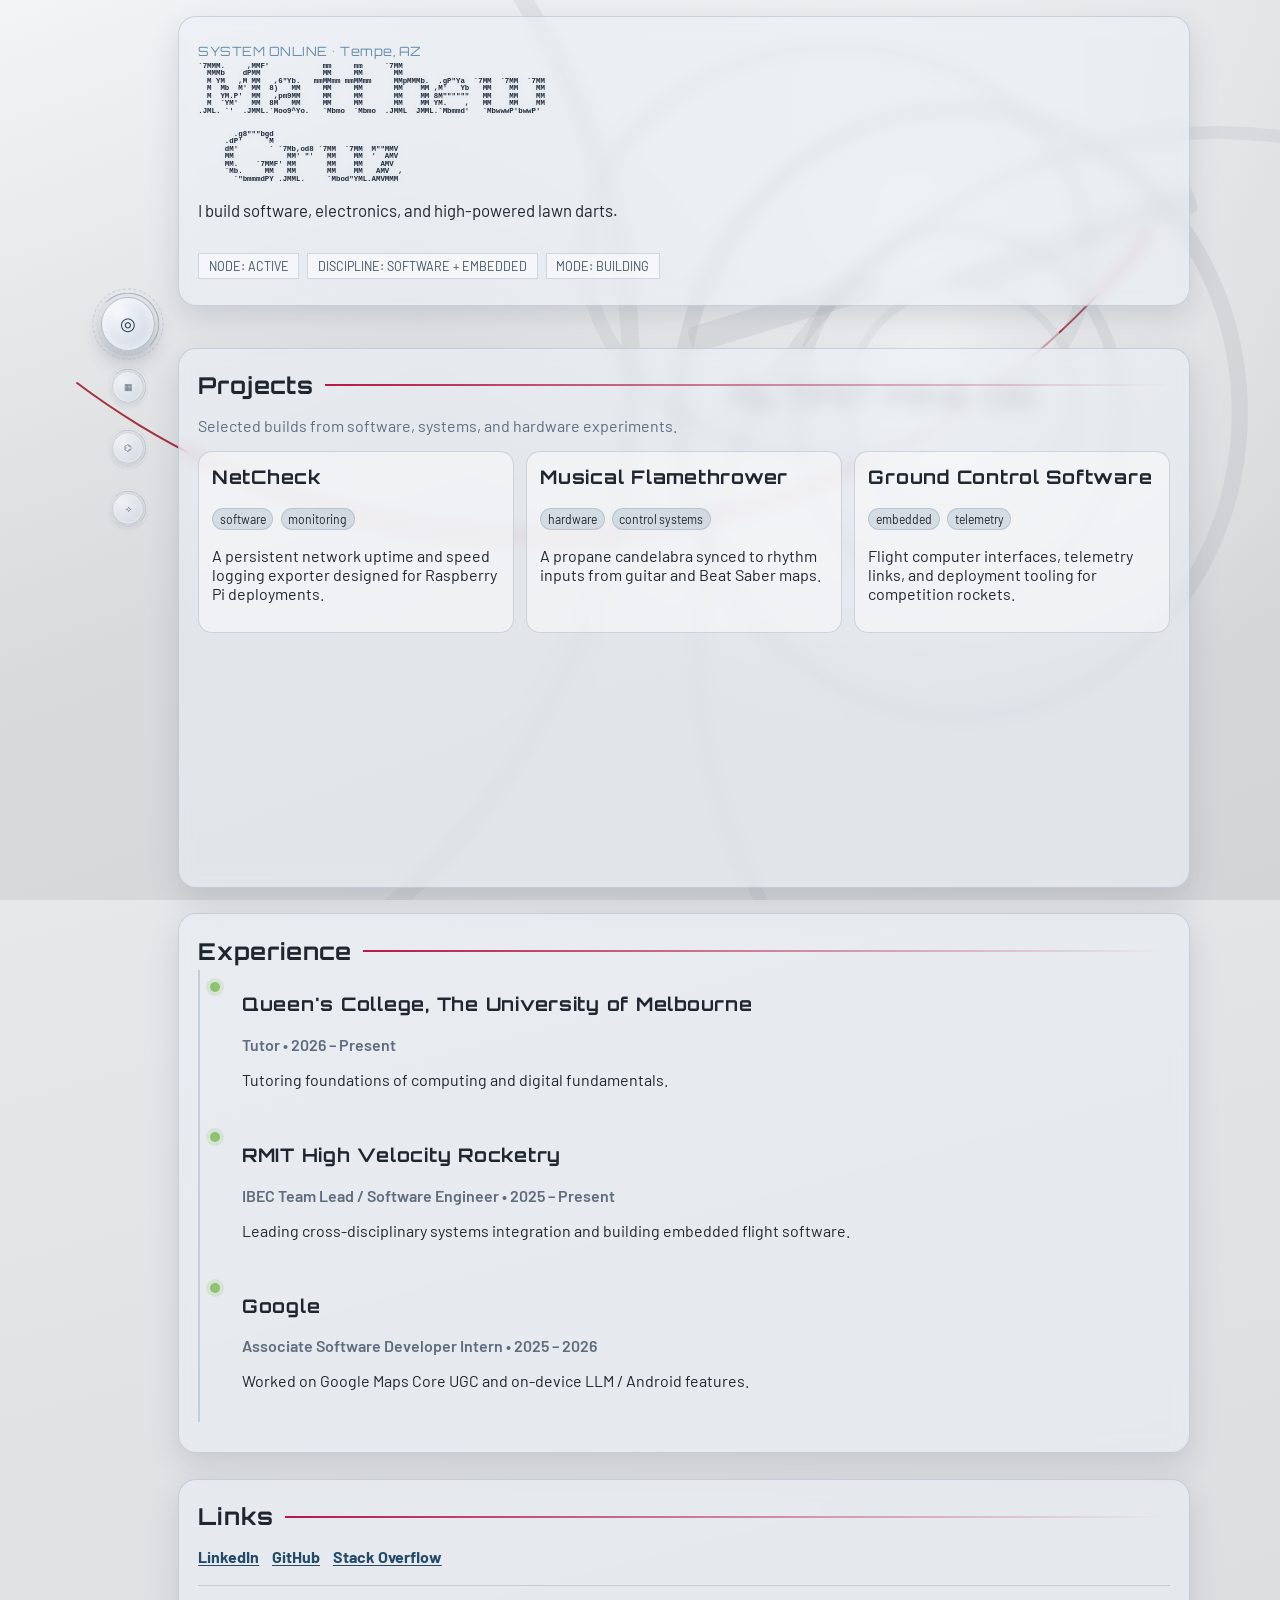
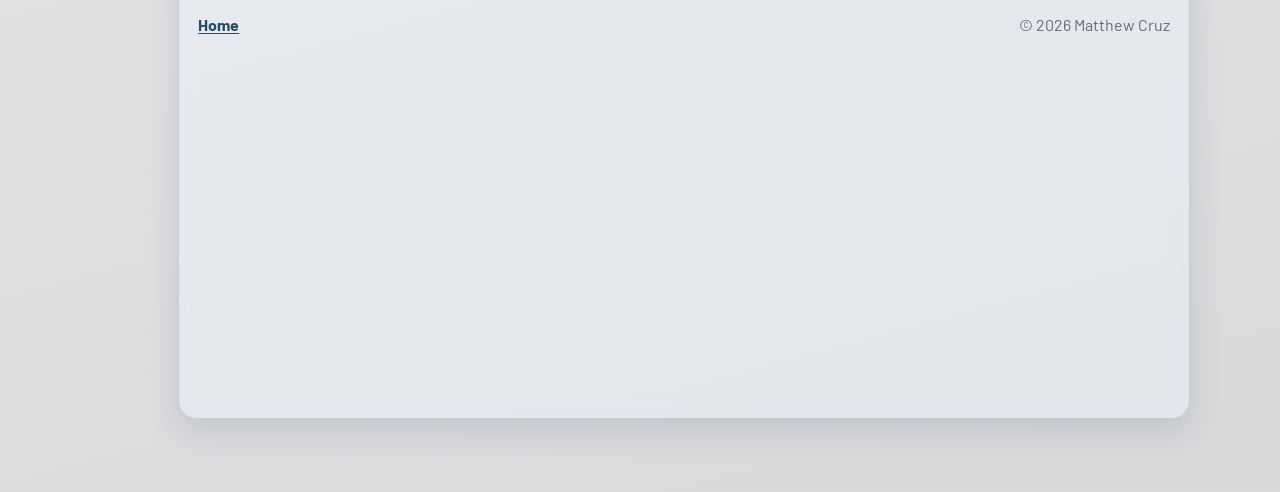
==== index.html @ 1629ba26 "First commit" ====
<!doctype html>
<html lang="en">
<head>
  <meta charset="UTF-8" />
  <meta name="viewport" content="width=device-width, initial-scale=1.0" />
  <title>Matthew Cruz | Portfolio</title>
  <meta name="description" content="Matthew Cruz portfolio: software, electronics, and systems projects." />
  <link rel="preconnect" href="https://fonts.googleapis.com" />
  <link rel="preconnect" href="https://fonts.gstatic.com" crossorigin />
  <link href="https://fonts.googleapis.com/css2?family=Orbitron:wght@400;600;700&family=Barlow:wght@400;500;600;700&display=swap" rel="stylesheet" />
  <link rel="stylesheet" href="styles.css" />
</head>
<body>
  <div class="ambient-bg" aria-hidden="true">
    <div class="bg-wash"></div>
    <div class="bg-sweep bg-sweep-left"></div>
    <div class="bg-sweep bg-sweep-right"></div>
    <div class="bg-redline"></div>
    <div class="bg-center-symbol">
      <div class="sym-ring sym-ring-1"></div>
      <div class="sym-ring sym-ring-2"></div>
      <div class="sym-ring sym-ring-3"></div>
      <div class="sym-bar sym-bar-1"></div>
      <div class="sym-bar sym-bar-2"></div>
      <div class="sym-core"></div>
    </div>
    <div class="bg-mark">ALTIMIT MINE OS</div>
  </div>

  <button class="dock-toggle glass" type="button" aria-label="Open section dock" aria-controls="section-dock" aria-expanded="false">◉</button>
  <div class="dock-backdrop" aria-hidden="true"></div>

  <main class="layout">
    <aside id="section-dock" class="dock" aria-label="Quick launch">
      <button class="dock-item active" data-target="hero" aria-label="Home">◎</button>
      <button class="dock-item" data-target="projects" aria-label="Projects">▦</button>
      <button class="dock-item" data-target="experience" aria-label="Experience">⌬</button>
      <button class="dock-item" data-target="links" aria-label="Links">⟢</button>
    </aside>

    <div class="content-column">
      <section id="hero" class="panel hero glass reveal">
        <p class="eyebrow">SYSTEM ONLINE • Tempe, AZ</p>
        <pre class="ascii-name" aria-label="Matthew Cruz">`7MMM.     ,MMF'            mm     mm     `7MM                      
  MMMb    dPMM              MM     MM       MM                      
  M YM   ,M MM   ,6"Yb.   mmMMmm mmMMmm     MMpMMMb.  .gP"Ya  `7MM  `7MM  `7MM
  M  Mb  M' MM  8)   MM     MM     MM       MM    MM ,M'   Yb   MM    MM    MM
  M  YM.P'  MM   ,pm9MM     MM     MM       MM    MM 8M""""""   MM    MM    MM
  M  `YM'   MM  8M   MM     MM     MM       MM    MM YM.    ,   MM    MM    MM
.JML. `'  .JMML.`Moo9^Yo.   `Mbmo  `Mbmo  .JMML  JMML.`Mbmmd'   `MbwwwP'bwwP' 


        .g8"""bgd                                     
      .dP'     `M                                     
      dM'       ` `7Mb,od8 `7MM  `7MM  M""MMV         
      MM            MM' "'   MM    MM  '  AMV         
      MM.    `7MMF' MM       MM    MM    AMV          
      `Mb.     MM   MM       MM    MM   AMV  ,        
        `"bmmmdPY .JMML.     `Mbod"YML.AMVMMM</pre>
        <p class="lead">I build software, electronics, and high-powered lawn darts.</p>
        <div class="status-strip" aria-label="System status">
          <span>NODE: ACTIVE</span>
          <span>DISCIPLINE: SOFTWARE + EMBEDDED</span>
          <span>MODE: BUILDING</span>
        </div>
      </section>

      <section id="projects" class="panel glass reveal">
        <div class="panel-header">
          <h2>Projects</h2>
          <span class="panel-line"></span>
        </div>
        <p class="muted">Selected builds from software, systems, and hardware experiments.</p>
        <div class="card-grid">
          <article class="project-card">
            <h3>NetCheck</h3>
            <p class="tag-row"><span>software</span><span>monitoring</span></p>
            <p>A persistent network uptime and speed logging exporter designed for Raspberry Pi deployments.</p>
          </article>
          <article class="project-card">
            <h3>Musical Flamethrower</h3>
            <p class="tag-row"><span>hardware</span><span>control systems</span></p>
            <p>A propane candelabra synced to rhythm inputs from guitar and Beat Saber maps.</p>
          </article>
          <article class="project-card">
            <h3>Ground Control Software</h3>
            <p class="tag-row"><span>embedded</span><span>telemetry</span></p>
            <p>Flight computer interfaces, telemetry links, and deployment tooling for competition rockets.</p>
          </article>
        </div>
      </section>

      <section id="experience" class="panel glass reveal">
        <div class="panel-header">
          <h2>Experience</h2>
          <span class="panel-line"></span>
        </div>
        <ol class="timeline">
          <li>
            <div class="dot"></div>
            <div>
              <h3>Queen's College, The University of Melbourne</h3>
              <p class="meta">Tutor • 2026 – Present</p>
              <p>Tutoring foundations of computing and digital fundamentals.</p>
            </div>
          </li>
          <li>
            <div class="dot"></div>
            <div>
              <h3>RMIT High Velocity Rocketry</h3>
              <p class="meta">IBEC Team Lead / Software Engineer • 2025 – Present</p>
              <p>Leading cross-disciplinary systems integration and building embedded flight software.</p>
            </div>
          </li>
          <li>
            <div class="dot"></div>
            <div>
              <h3>Google</h3>
              <p class="meta">Associate Software Developer Intern • 2025 – 2026</p>
              <p>Worked on Google Maps Core UGC and on-device LLM / Android features.</p>
            </div>
          </li>
        </ol>
      </section>

      <section id="links" class="panel glass reveal">
        <div class="panel-header">
          <h2>Links</h2>
          <span class="panel-line"></span>
        </div>
        <ul class="link-list">
          <li><a href="https://www.linkedin.com" target="_blank" rel="noreferrer">LinkedIn</a></li>
          <li><a href="https://github.com" target="_blank" rel="noreferrer">GitHub</a></li>
          <li><a href="https://stackoverflow.com" target="_blank" rel="noreferrer">Stack Overflow</a></li>
        </ul>
        <footer class="site-footer">
          <a href="#hero">Home</a>
          <p>© 2026 Matthew Cruz</p>
        </footer>
      </section>
    </div>
  </main>

  <script src="script.js"></script>
</body>
</html>
---- styles.css ----
:root {
  --bg: #d8d9db;
  --bg-soft: #eef0f2;
  --panel: rgba(235, 241, 248, 0.55);
  --panel-border: rgba(142, 160, 184, 0.38);
  --text: #20262f;
  --muted: #5f6c7e;
  --accent: #99b7cf;
  --accent-strong: #6a8da8;
  --line: #b31a45;
  --ok: #8ec26f;
  --shadow: 0 12px 30px rgba(54, 67, 88, 0.15);
}

* {
  box-sizing: border-box;
}

html,
body {
  margin: 0;
  min-height: 100%;
}

body {
  font-family: "Barlow", sans-serif;
  color: var(--text);
  background: linear-gradient(165deg, var(--bg-soft), var(--bg));
  overflow-x: hidden;
}

h1,
h2,
h3,
.brand-text,
.eyebrow {
  font-family: "Orbitron", sans-serif;
  letter-spacing: 0.04em;
}

.ambient-bg {
  position: fixed;
  inset: 0;
  pointer-events: none;
  z-index: -1;
  overflow: hidden;
}

.bg-wash {
  position: absolute;
  inset: 0;
  background:
    radial-gradient(circle at 72% 26%, rgba(245, 246, 247, 0.8) 0%, rgba(245, 246, 247, 0) 45%),
    linear-gradient(160deg, #f3f4f6 0%, #d8dadc 50%, #d3d4d6 100%);
}

.bg-sweep {
  position: absolute;
  border: 18px solid rgba(176, 181, 184, 0.22);
  border-radius: 999px;
}

.bg-sweep-left {
  width: 112vw;
  height: 112vw;
  left: -62vw;
  top: -38vh;
  transform: rotate(-12deg);
}

.bg-sweep-right {
  width: 82vw;
  height: 82vw;
  right: -36vw;
  top: 14vh;
  border-width: 13px;
  border-color: rgba(171, 176, 179, 0.2);
  transform: rotate(8deg);
}

.bg-redline {
  position: absolute;
  width: 120vw;
  height: 120vw;
  left: -18vw;
  top: -78vw;
  border: 2px solid transparent;
  border-bottom-color: rgba(156, 18, 38, 0.85);
  border-radius: 50%;
  transform: rotate(-8deg);
}

.bg-center-symbol {
  position: absolute;
  width: min(62vw, 760px);
  aspect-ratio: 1 / 1;
  left: 50%;
  top: 45%;
  transform: translate(-12%, -50%);
}

.sym-ring,
.sym-core,
.sym-bar {
  position: absolute;
}

.sym-ring {
  border-radius: 50%;
  border: 16px solid rgba(172, 177, 180, 0.26);
}

.sym-ring-1 {
  inset: 10% 8% 8% 16%;
}

.sym-ring-2 {
  inset: 26% 24% 24% 32%;
  border-width: 12px;
  border-color: rgba(180, 184, 186, 0.24);
}

.sym-ring-3 {
  inset: 2% 28% 42% 4%;
  border-width: 14px;
  border-color: rgba(182, 186, 189, 0.22);
}

.sym-bar {
  background: rgba(176, 181, 184, 0.24);
  border-radius: 6px;
}

.sym-bar-1 {
  width: 35%;
  height: 3.6%;
  left: 51%;
  top: 27%;
  transform: rotate(-20deg);
}

.sym-bar-2 {
  width: 26%;
  height: 3.4%;
  left: 18%;
  top: 36%;
  transform: rotate(-17deg);
}

.sym-core {
  width: 31%;
  aspect-ratio: 1 / 1;
  left: 39%;
  top: 34%;
  border-radius: 50%;
  background: radial-gradient(circle at 35% 30%, rgba(244, 245, 246, 0.78), rgba(210, 213, 216, 0.44));
  box-shadow: inset 0 0 0 8px rgba(182, 186, 188, 0.18);
}

.bg-mark {
  position: absolute;
  left: 59%;
  top: 44%;
  transform: translate(-8%, -50%);
  font-family: "Orbitron", sans-serif;
  font-size: clamp(0.95rem, 2.4vw, 2rem);
  letter-spacing: 0.03em;
  color: rgba(56, 62, 70, 0.52);
}

.topbar {
  position: sticky;
  top: 0;
  z-index: 12;
  margin: 16px auto;
  width: min(1100px, calc(100% - 2rem));
  padding: 0.8rem 1rem;
  display: flex;
  justify-content: space-between;
  align-items: center;
}

.brand {
  display: flex;
  align-items: center;
  gap: 0.6rem;
}

.brand-dot {
  width: 0.7rem;
  height: 0.7rem;
  border-radius: 50%;
  background: var(--ok);
  box-shadow: 0 0 0 0 rgba(142, 194, 111, 0.7);
  animation: ping 2.2s infinite;
}

@keyframes ping {
  0% { box-shadow: 0 0 0 0 rgba(142, 194, 111, 0.7); }
  75% { box-shadow: 0 0 0 10px rgba(142, 194, 111, 0); }
  100% { box-shadow: 0 0 0 0 rgba(142, 194, 111, 0); }
}

.main-nav {
  display: flex;
  gap: 1rem;
}

.main-nav a {
  color: var(--text);
  text-decoration: none;
  font-weight: 600;
  border-bottom: 1px solid transparent;
  transition: border-color 180ms ease;
}

.main-nav a:hover {
  border-color: var(--accent-strong);
}

.layout {
  width: min(1100px, calc(100% - 2rem));
  margin: 1rem auto 3rem;
  display: grid;
  grid-template-columns: 72px minmax(0, 1fr);
  gap: 1rem;
  align-items: start;
}

.dock {
  grid-column: 1;
  grid-row: 1;
  position: sticky;
  top: 32vh;
  align-self: start;
  display: flex;
  flex-direction: column;
  gap: 0.7rem;
  padding: 0.8rem;
  height: fit-content;
}

.dock-toggle,
.dock-backdrop {
  display: none;
}

.content-column {
  grid-column: 2;
  min-width: 0;
}

.content-column > section {
  scroll-margin-top: 110px;
}

.content-column > section:not(.hero) {
  min-height: 60vh;
  padding-top: 1.4rem;
  padding-bottom: 1.6rem;
}

.dock-item {
  width: 50px;
  height: 50px;
  border-radius: 50%;
  border: 1px solid rgba(133, 148, 166, 0.45);
  background: radial-gradient(circle at 30% 26%, #f6f8fb 0%, #d6dde8 70%, #c8d0db 100%);
  font-size: 0.9rem;
  color: #314253;
  cursor: pointer;
  box-shadow: inset 0 0 8px rgba(255, 255, 255, 0.7), 0 5px 10px rgba(68, 80, 100, 0.15);
  transform: scale(0.62);
  opacity: 0.72;
  transition: transform 260ms ease, box-shadow 260ms ease, opacity 260ms ease;
  position: relative;
  isolation: isolate;
}

.dock-item::before,
.dock-item::after {
  content: "";
  position: absolute;
  border-radius: 50%;
  inset: -5px;
  pointer-events: none;
}

.dock-item::before {
  border: 1px solid rgba(146, 163, 182, 0.75);
  border-left-color: rgba(146, 163, 182, 0.1);
  border-bottom-color: rgba(146, 163, 182, 0.2);
  animation: dock-spin 6.8s linear infinite;
}

.dock-item::after {
  inset: -9px;
  border: 1px dashed rgba(158, 172, 191, 0.42);
  animation: dock-spin-reverse 9.4s linear infinite;
}

.dock-item:hover,
.dock-item.active {
  transform: translateY(-2px) scale(1.08);
  opacity: 1;
  box-shadow: inset 0 0 10px rgba(255, 255, 255, 0.85), 0 10px 18px rgba(43, 54, 74, 0.24);
}

.dock-item.active {
  font-size: 1.06rem;
}

@keyframes dock-spin {
  from { transform: rotate(0deg); }
  to { transform: rotate(360deg); }
}

@keyframes dock-spin-reverse {
  from { transform: rotate(0deg); }
  to { transform: rotate(-360deg); }
}

.panel {
  margin-bottom: 1.6rem;
  padding: 1.1rem 1.2rem;
}

.hero {
  min-height: 290px;
  display: flex;
  flex-direction: column;
  justify-content: center;
  margin-bottom: 2.6rem;
}

.hero h1 {
  margin: 0.2rem 0 0;
  font-size: clamp(2rem, 5vw, 3.4rem);
  line-height: 1.03;
}

.ascii-name {
  margin: 0.25rem 0 0;
  font-family: "Consolas", "Courier New", monospace;
  font-size: clamp(0.24rem, 0.58vw, 0.5rem);
  font-weight: 700;
  line-height: 1.02;
  letter-spacing: 0;
  white-space: pre;
  color: #1f2a37;
  text-shadow: 0 0 8px rgba(118, 152, 183, 0.2);
  max-width: 100%;
  overflow-x: auto;
  overflow-y: hidden;
}

.eyebrow {
  margin: 0;
  font-size: 0.8rem;
  color: var(--accent-strong);
}

.lead {
  max-width: 60ch;
  font-size: 1.05rem;
}

.status-strip {
  margin-top: 1rem;
  display: flex;
  flex-wrap: wrap;
  gap: 0.5rem;
}

.status-strip span {
  padding: 0.32rem 0.6rem;
  background: rgba(255, 255, 255, 0.55);
  border: 1px solid var(--panel-border);
  font-size: 0.78rem;
  color: #3f5062;
}

.panel-header {
  display: flex;
  align-items: center;
  gap: 0.7rem;
}

.panel-header h2 {
  margin: 0;
  font-size: 1.45rem;
}

.panel-line {
  flex: 1;
  height: 2px;
  background: linear-gradient(90deg, var(--line), transparent);
}

.muted {
  color: var(--muted);
}

.card-grid {
  display: grid;
  grid-template-columns: repeat(auto-fit, minmax(240px, 1fr));
  gap: 0.8rem;
}

.project-card {
  background: rgba(255, 255, 255, 0.45);
  border: 1px solid var(--panel-border);
  border-radius: 14px;
  padding: 0.8rem;
  min-width: 0;
  overflow-wrap: anywhere;
}

.project-card h3 {
  margin-top: 0;
}

.tag-row {
  display: flex;
  gap: 0.45rem;
  flex-wrap: wrap;
}

.tag-row span {
  font-size: 0.76rem;
  background: rgba(129, 156, 177, 0.25);
  border: 1px solid rgba(129, 156, 177, 0.35);
  padding: 0.2rem 0.42rem;
  border-radius: 999px;
}

.timeline {
  list-style: none;
  margin: 0.3rem 0 0;
  padding: 0;
  border-left: 2px solid rgba(130, 148, 169, 0.35);
}

.timeline li {
  position: relative;
  display: grid;
  grid-template-columns: 24px 1fr;
  gap: 0.5rem;
  padding: 0.2rem 0 1rem 0.6rem;
}

.timeline .dot {
  width: 10px;
  height: 10px;
  margin-top: 0.5rem;
  border-radius: 50%;
  background: var(--ok);
  box-shadow: 0 0 0 4px rgba(142, 194, 111, 0.2);
}

.meta {
  margin: 0;
  color: var(--muted);
  font-weight: 600;
}

.link-list {
  list-style: none;
  padding: 0;
  display: flex;
  gap: 0.8rem;
  flex-wrap: wrap;
}

.link-list a,
.site-footer a {
  color: #234a67;
  font-weight: 700;
  text-underline-offset: 2px;
}

.site-footer {
  margin-top: 1.2rem;
  border-top: 1px solid rgba(131, 148, 166, 0.35);
  padding-top: 0.8rem;
  display: flex;
  justify-content: space-between;
  align-items: center;
  color: var(--muted);
}

.glass {
  background: var(--panel);
  border: 1px solid var(--panel-border);
  border-radius: 18px;
  box-shadow: var(--shadow);
  backdrop-filter: blur(8px);
}

.reveal {
  opacity: 0;
  transform: translateY(14px);
  transition: opacity 0.6s ease, transform 0.6s ease;
}

.reveal.in {
  opacity: 1;
  transform: translateY(0);
}

@media (max-width: 820px) {
  .bg-sweep-left {
    width: 160vw;
    height: 160vw;
    left: -104vw;
    top: -30vh;
  }

  .bg-sweep-right {
    width: 120vw;
    height: 120vw;
    right: -64vw;
    top: 20vh;
  }

  .bg-redline {
    width: 175vw;
    height: 175vw;
    left: -68vw;
    top: -128vw;
  }

  .bg-center-symbol {
    width: min(95vw, 520px);
    left: 57%;
    top: 44%;
  }

  .bg-mark {
    left: 68%;
    top: 44%;
    font-size: clamp(0.72rem, 4vw, 1.1rem);
  }

  .layout {
    grid-template-columns: 1fr;
  }

  .dock-toggle {
    display: grid;
    place-items: center;
    position: fixed;
    left: 50%;
    bottom: 0.55rem;
    transform: translateX(-50%);
    width: 44px;
    height: 24px;
    border-radius: 999px;
    border: 1px solid rgba(128, 145, 165, 0.48);
    background: rgba(233, 239, 246, 0.35);
    color: #2f435a;
    font-size: 0.86rem;
    z-index: 25;
    cursor: pointer;
    backdrop-filter: blur(8px);
  }

  .dock-backdrop {
    display: block;
    position: fixed;
    inset: 0;
    background: rgba(38, 47, 60, 0.16);
    opacity: 0;
    pointer-events: none;
    transition: opacity 220ms ease;
    z-index: 18;
  }

  .dock {
    grid-column: 1;
    position: fixed;
    left: 50%;
    bottom: 1.1rem;
    z-index: 22;
    width: min(260px, calc(100vw - 1.2rem));
    padding: 0.55rem 0.5rem;
    border-radius: 20px;
    border: 1px solid rgba(131, 149, 171, 0.44);
    background: rgba(233, 240, 247, 0.45);
    backdrop-filter: blur(9px);
    flex-direction: row;
    justify-content: center;
    gap: 0.35rem;
    transform: translate(-50%, 140%);
    opacity: 0;
    pointer-events: none;
    transition: transform 240ms ease, opacity 240ms ease;
  }

  body.dock-open .dock {
    transform: translate(-50%, 0);
    opacity: 1;
    pointer-events: auto;
  }

  body.dock-open .dock-backdrop {
    opacity: 1;
    pointer-events: auto;
  }

  .dock-item {
    width: 42px;
    height: 42px;
    transform: scale(0.78);
    opacity: 0.84;
  }

  .dock-item.active {
    transform: scale(0.98);
  }

  .content-column > section:not(.hero) {
    min-height: 44vh;
  }

  .content-column {
    grid-column: 1;
  }

  .site-footer {
    flex-direction: column;
    align-items: flex-start;
    gap: 0.5rem;
  }
}
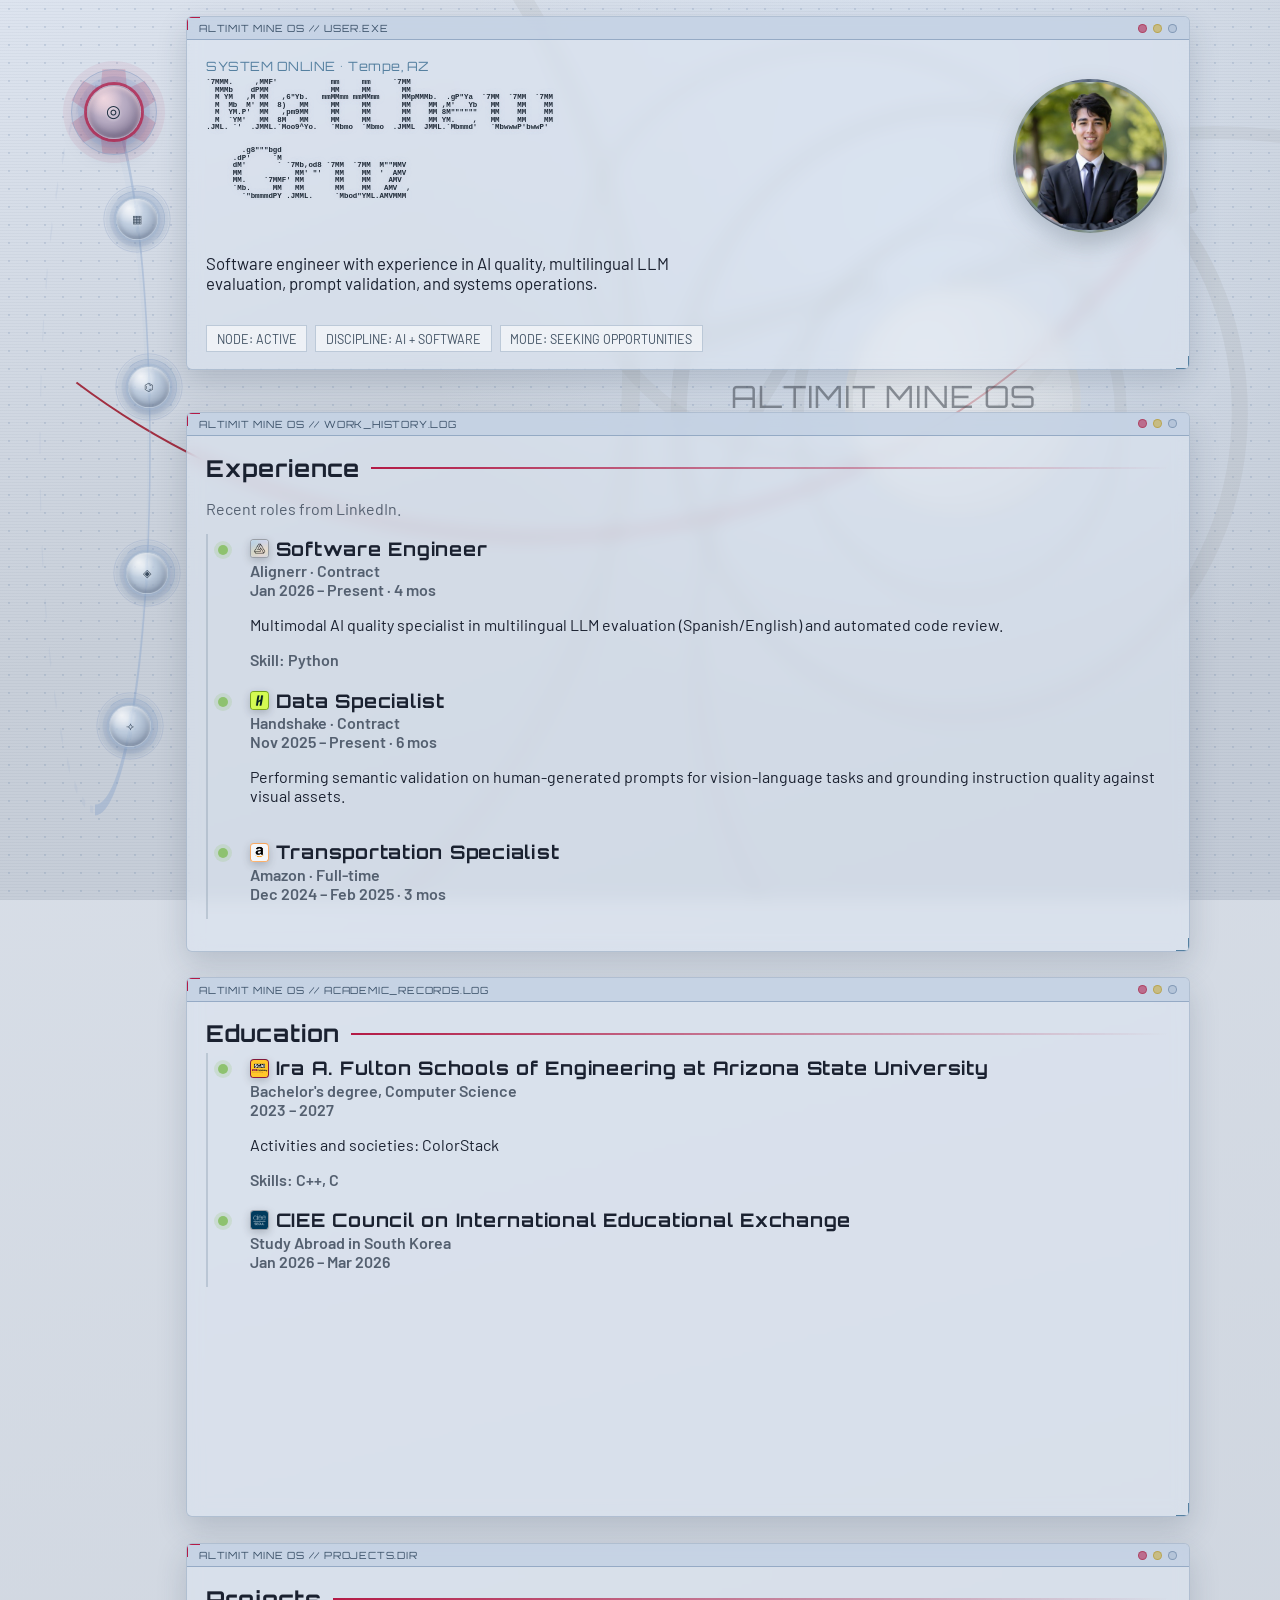
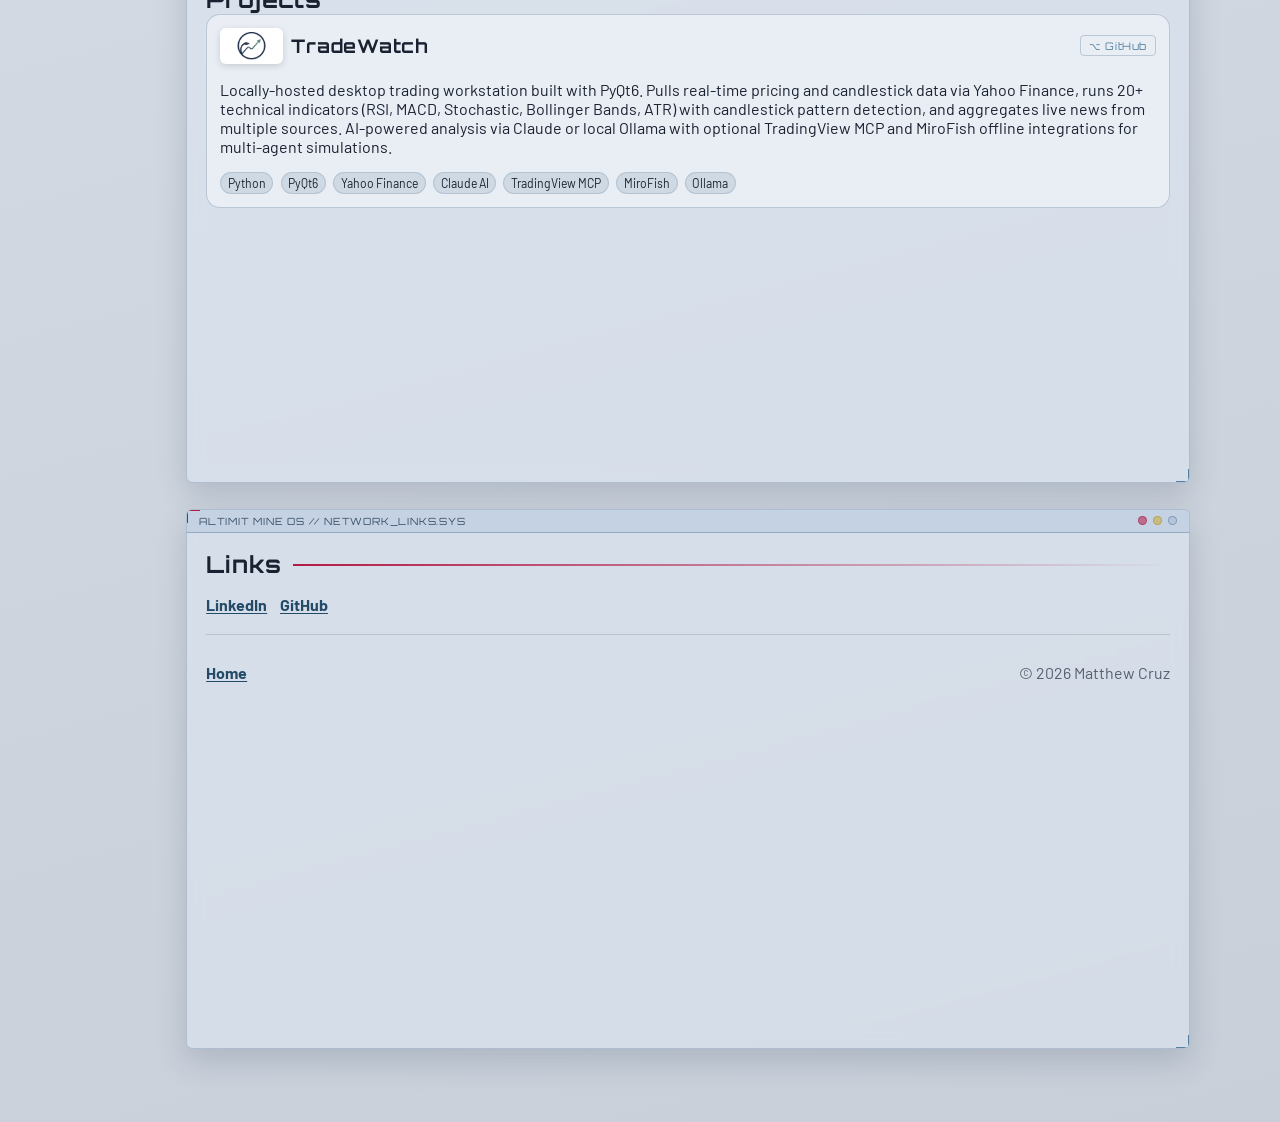
==== commit ae2694c4: "update" ====
--- a/index.html
+++ b/index.html
@@ -9,6 +9,7 @@
   <link rel="preconnect" href="https://fonts.gstatic.com" crossorigin />
   <link href="https://fonts.googleapis.com/css2?family=Orbitron:wght@400;600;700&family=Barlow:wght@400;500;600;700&display=swap" rel="stylesheet" />
   <link rel="stylesheet" href="styles.css" />
+  <link rel="icon" type="image/png"  href="assets/favicon.png" />
 </head>
 <body>
   <div class="ambient-bg" aria-hidden="true">
@@ -25,6 +26,7 @@
       <div class="sym-core"></div>
     </div>
     <div class="bg-mark">ALTIMIT MINE OS</div>
+    <div class="bg-scanlines"></div>
   </div>
 
   <button class="dock-toggle glass" type="button" aria-label="Open section dock" aria-controls="section-dock" aria-expanded="false">◉</button>
@@ -32,16 +34,31 @@
 
   <main class="layout">
     <aside id="section-dock" class="dock" aria-label="Quick launch">
-      <button class="dock-item active" data-target="hero" aria-label="Home">◎</button>
-      <button class="dock-item" data-target="projects" aria-label="Projects">▦</button>
-      <button class="dock-item" data-target="experience" aria-label="Experience">⌬</button>
-      <button class="dock-item" data-target="links" aria-label="Links">⟢</button>
+      <button class="dock-item active" data-target="hero"       aria-label="Home">◎</button>
+      <button class="dock-item"        data-target="experience" aria-label="Experience">▦</button>
+      <button class="dock-item"        data-target="education"  aria-label="Education">⌬</button>
+      <button class="dock-item"        data-target="projects"   aria-label="Projects">◈</button>
+      <button class="dock-item"        data-target="links"      aria-label="Links">⟢</button>
+      <!-- orbital arc track — 5 items at θ=20°,50°,80°,110°,140° -->
+      <svg class="dock-arc-track" viewBox="0 0 80 100" preserveAspectRatio="none" aria-hidden="true">
+        <path d="M 5,0 A 55,50 0 0 0 5,100" stroke="rgba(138,165,202,0.13)" stroke-width="1" stroke-dasharray="3 5" fill="none"/>
+        <path d="M 5,0 A 55,50 0 0 1 5,100" stroke="rgba(138,165,202,0.42)" stroke-width="1.5" fill="none"/>
+        <path d="M 5,0 A 55,50 0 0 1 5,100 A 50,46 0 0 0 5,4 Z" fill="rgba(138,165,202,0.05)"/>
+        <circle cx="23.8" cy="3.0"  r="2" fill="rgba(138,165,202,0.45)"/>
+        <circle cx="47.1" cy="17.9" r="2" fill="rgba(138,165,202,0.45)"/>
+        <circle cx="59.2" cy="41.3" r="2" fill="rgba(138,165,202,0.45)"/>
+        <circle cx="56.7" cy="67.1" r="2" fill="rgba(138,165,202,0.45)"/>
+        <circle cx="40.4" cy="88.3" r="2" fill="rgba(138,165,202,0.45)"/>
+      </svg>
     </aside>
 
     <div class="content-column">
       <section id="hero" class="panel hero glass reveal">
+        <div class="win-chrome"><span class="win-chrome-title">ALTIMIT MINE OS // USER.EXE</span><div class="win-chrome-btns"><span></span><span></span><span></span></div></div>
+        <div class="panel-body">
         <p class="eyebrow">SYSTEM ONLINE • Tempe, AZ</p>
-        <pre class="ascii-name" aria-label="Matthew Cruz">`7MMM.     ,MMF'            mm     mm     `7MM                      
+        <div class="hero-ascii-row">
+          <pre class="ascii-name" aria-label="Matthew Cruz">`7MMM.     ,MMF'            mm     mm     `7MM                      
   MMMb    dPMM              MM     MM       MM                      
   M YM   ,M MM   ,6"Yb.   mmMMmm mmMMmm     MMpMMMb.  .gP"Ya  `7MM  `7MM  `7MM
   M  Mb  M' MM  8)   MM     MM     MM       MM    MM ,M'   Yb   MM    MM    MM
@@ -57,86 +74,134 @@
       MM.    `7MMF' MM       MM    MM    AMV          
       `Mb.     MM   MM       MM    MM   AMV  ,        
         `"bmmmdPY .JMML.     `Mbod"YML.AMVMMM</pre>
-        <p class="lead">I build software, electronics, and high-powered lawn darts.</p>
+          <div class="profile-photo" role="img" aria-label="Matthew Cruz profile photo"></div>
+        </div>
+        <p class="lead">Software engineer with experience in AI quality, multilingual LLM evaluation, prompt validation, and systems operations.</p>
         <div class="status-strip" aria-label="System status">
           <span>NODE: ACTIVE</span>
-          <span>DISCIPLINE: SOFTWARE + EMBEDDED</span>
-          <span>MODE: BUILDING</span>
-        </div>
-      </section>
-
-      <section id="projects" class="panel glass reveal">
-        <div class="panel-header">
-          <h2>Projects</h2>
-          <span class="panel-line"></span>
-        </div>
-        <p class="muted">Selected builds from software, systems, and hardware experiments.</p>
-        <div class="card-grid">
-          <article class="project-card">
-            <h3>NetCheck</h3>
-            <p class="tag-row"><span>software</span><span>monitoring</span></p>
-            <p>A persistent network uptime and speed logging exporter designed for Raspberry Pi deployments.</p>
-          </article>
-          <article class="project-card">
-            <h3>Musical Flamethrower</h3>
-            <p class="tag-row"><span>hardware</span><span>control systems</span></p>
-            <p>A propane candelabra synced to rhythm inputs from guitar and Beat Saber maps.</p>
-          </article>
-          <article class="project-card">
-            <h3>Ground Control Software</h3>
-            <p class="tag-row"><span>embedded</span><span>telemetry</span></p>
-            <p>Flight computer interfaces, telemetry links, and deployment tooling for competition rockets.</p>
-          </article>
+          <span>DISCIPLINE: AI + SOFTWARE</span>
+          <span>MODE: SEEKING OPPORTUNITIES</span>
+        </div>
         </div>
       </section>
 
       <section id="experience" class="panel glass reveal">
+        <div class="win-chrome"><span class="win-chrome-title">ALTIMIT MINE OS // WORK_HISTORY.LOG</span><div class="win-chrome-btns"><span></span><span></span><span></span></div></div>
+        <div class="panel-body">
         <div class="panel-header">
           <h2>Experience</h2>
           <span class="panel-line"></span>
         </div>
+        <p class="muted">Recent roles from LinkedIn.</p>
         <ol class="timeline">
           <li>
             <div class="dot"></div>
             <div>
-              <h3>Queen's College, The University of Melbourne</h3>
-              <p class="meta">Tutor • 2026 – Present</p>
-              <p>Tutoring foundations of computing and digital fundamentals.</p>
-            </div>
-          </li>
-          <li>
-            <div class="dot"></div>
-            <div>
-              <h3>RMIT High Velocity Rocketry</h3>
-              <p class="meta">IBEC Team Lead / Software Engineer • 2025 – Present</p>
-              <p>Leading cross-disciplinary systems integration and building embedded flight software.</p>
-            </div>
-          </li>
-          <li>
-            <div class="dot"></div>
-            <div>
-              <h3>Google</h3>
-              <p class="meta">Associate Software Developer Intern • 2025 – 2026</p>
-              <p>Worked on Google Maps Core UGC and on-device LLM / Android features.</p>
+              <h3><span class="company-badge badge-alignerr" aria-hidden="true"><img class="company-logo" src="assets/logo-alignerr.jpg" alt="" loading="lazy" onerror="this.style.display='none'" /><span class="badge-fallback">A</span></span>Software Engineer</h3>
+              <p class="meta">Alignerr · Contract</p>
+              <p class="meta">Jan 2026 – Present · 4 mos</p>
+              <p>Multimodal AI quality specialist in multilingual LLM evaluation (Spanish/English) and automated code review.</p>
+              <p class="meta">Skill: Python</p>
+            </div>
+          </li>
+          <li>
+            <div class="dot"></div>
+            <div>
+              <h3><span class="company-badge badge-handshake" aria-hidden="true"><img class="company-logo" src="assets/logo-handshake.jpg" alt="" loading="lazy" onerror="this.style.display='none'" /><span class="badge-fallback">H</span></span>Data Specialist</h3>
+              <p class="meta">Handshake · Contract</p>
+              <p class="meta">Nov 2025 – Present · 6 mos</p>
+              <p>Performing semantic validation on human-generated prompts for vision-language tasks and grounding instruction quality against visual assets.</p>
+            </div>
+          </li>
+          <li>
+            <div class="dot"></div>
+            <div>
+              <h3><span class="company-badge badge-amazon" aria-hidden="true"><img class="company-logo" src="assets/logo-amazon.png" alt="" loading="lazy" onerror="this.style.display='none'" /><span class="badge-fallback">a</span></span>Transportation Specialist</h3>
+              <p class="meta">Amazon · Full-time</p>
+              <p class="meta">Dec 2024 – Feb 2025 · 3 mos</p>
             </div>
           </li>
         </ol>
+        </div>
+      </section>
+
+      <section id="education" class="panel glass reveal">
+        <div class="win-chrome"><span class="win-chrome-title">ALTIMIT MINE OS // ACADEMIC_RECORDS.LOG</span><div class="win-chrome-btns"><span></span><span></span><span></span></div></div>
+        <div class="panel-body">
+        <div class="panel-header">
+          <h2>Education</h2>
+          <span class="panel-line"></span>
+        </div>
+        <ol class="timeline">
+          <li>
+            <div class="dot"></div>
+            <div>
+              <h3><span class="company-badge badge-asu" aria-hidden="true"><img class="company-logo" src="assets/asu-logo.png" alt="" loading="lazy" onerror="this.style.display='none'" /><span class="badge-fallback">A</span></span>Ira A. Fulton Schools of Engineering at Arizona State University</h3>
+              <p class="meta">Bachelor's degree, Computer Science</p>
+              <p class="meta">2023 – 2027</p>
+              <p>Activities and societies: ColorStack</p>
+              <p class="meta">Skills: C++, C</p>
+            </div>
+          </li>
+          <li>
+            <div class="dot"></div>
+            <div>
+              <h3><span class="company-badge badge-ciee" aria-hidden="true"><img class="company-logo" src="assets/ciee-logo.jpg" alt="" loading="lazy" onerror="this.style.display='none'" /><span class="badge-fallback">C</span></span>CIEE Council on International Educational Exchange</h3>
+              <p class="meta">Study Abroad in South Korea</p>
+              <p class="meta">Jan 2026 – Mar 2026</p>
+            </div>
+          </li>
+        </ol>
+        </div>
+      </section>
+
+      <section id="projects" class="panel glass reveal">
+        <div class="win-chrome"><span class="win-chrome-title">ALTIMIT MINE OS // PROJECTS.DIR</span><div class="win-chrome-btns"><span></span><span></span><span></span></div></div>
+        <div class="panel-body">
+          <div class="panel-header">
+            <h2>Projects</h2>
+            <span class="panel-line"></span>
+          </div>
+          <div class="card-grid">
+            <div class="project-card">
+              <div class="project-card-header">
+                <div class="project-title-row">
+                  <img class="project-logo" src="assets/tradewatch_logo.png" alt="TradeWatch logo" loading="lazy" />
+                  <h3>TradeWatch</h3>
+                </div>
+                <a class="project-link" href="https://github.com/picfire/TradeWatch" target="_blank" rel="noreferrer" aria-label="TradeWatch on GitHub">⌥ GitHub</a>
+              </div>
+              <p>Locally-hosted desktop trading workstation built with PyQt6. Pulls real-time pricing and candlestick data via Yahoo Finance, runs 20+ technical indicators (RSI, MACD, Stochastic, Bollinger Bands, ATR) with candlestick pattern detection, and aggregates live news from multiple sources. AI-powered analysis via Claude or local Ollama with optional TradingView MCP and MiroFish offline integrations for multi-agent simulations.</p>
+              <div class="tag-row">
+                <span>Python</span>
+                <span>PyQt6</span>
+                <span>Yahoo Finance</span>
+                <span>Claude AI</span>
+                <span>TradingView MCP</span>
+                <span>MiroFish</span>
+                <span>Ollama</span>
+              </div>
+            </div>
+          </div>
+        </div>
       </section>
 
       <section id="links" class="panel glass reveal">
+        <div class="win-chrome"><span class="win-chrome-title">ALTIMIT MINE OS // NETWORK_LINKS.SYS</span><div class="win-chrome-btns"><span></span><span></span><span></span></div></div>
+        <div class="panel-body">
         <div class="panel-header">
           <h2>Links</h2>
           <span class="panel-line"></span>
         </div>
         <ul class="link-list">
-          <li><a href="https://www.linkedin.com" target="_blank" rel="noreferrer">LinkedIn</a></li>
-          <li><a href="https://github.com" target="_blank" rel="noreferrer">GitHub</a></li>
-          <li><a href="https://stackoverflow.com" target="_blank" rel="noreferrer">Stack Overflow</a></li>
+          <li><a href="https://www.linkedin.com/in/matthewcruzv" target="_blank" rel="noreferrer">LinkedIn</a></li>
+          <li><a href="https://github.com/picfire" target="_blank" rel="noreferrer">GitHub</a></li>
         </ul>
         <footer class="site-footer">
           <a href="#hero">Home</a>
           <p>© 2026 Matthew Cruz</p>
         </footer>
+        </div>
       </section>
     </div>
   </main>
--- a/styles.css
+++ b/styles.css
@@ -1,15 +1,18 @@
 :root {
-  --bg: #d8d9db;
-  --bg-soft: #eef0f2;
-  --panel: rgba(235, 241, 248, 0.55);
-  --panel-border: rgba(142, 160, 184, 0.38);
-  --text: #20262f;
-  --muted: #5f6c7e;
-  --accent: #99b7cf;
-  --accent-strong: #6a8da8;
+  --bg: #c8cfd9;
+  --bg-soft: #dde3ec;
+  --panel: rgba(220, 230, 242, 0.58);
+  --panel-border: rgba(120, 145, 175, 0.42);
+  --text: #1a2130;
+  --muted: #546070;
+  --accent: #8aafc8;
+  --accent-strong: #5580a0;
   --line: #b31a45;
   --ok: #8ec26f;
-  --shadow: 0 12px 30px rgba(54, 67, 88, 0.15);
+  --shadow: 0 12px 30px rgba(40, 55, 80, 0.18);
+  --chrome-bg: rgba(190, 205, 225, 0.72);
+  --chrome-border: rgba(100, 130, 165, 0.5);
+  --chrome-text: #3a5068;
 }
 
 * {
@@ -50,8 +53,29 @@
   position: absolute;
   inset: 0;
   background:
-    radial-gradient(circle at 72% 26%, rgba(245, 246, 247, 0.8) 0%, rgba(245, 246, 247, 0) 45%),
-    linear-gradient(160deg, #f3f4f6 0%, #d8dadc 50%, #d3d4d6 100%);
+    radial-gradient(circle at 72% 26%, rgba(220, 232, 248, 0.75) 0%, rgba(220, 232, 248, 0) 45%),
+    linear-gradient(160deg, #dde4ef 0%, #c8cfd9 50%, #c2cad6 100%);
+}
+
+.bg-wash::after {
+  content: "";
+  position: absolute;
+  inset: 0;
+  background-image: radial-gradient(circle, rgba(90, 120, 160, 0.18) 1px, transparent 1px);
+  background-size: 18px 18px;
+}
+
+.bg-scanlines {
+  position: absolute;
+  inset: 0;
+  background: repeating-linear-gradient(
+    to bottom,
+    transparent 0px,
+    transparent 2px,
+    rgba(30, 50, 80, 0.035) 2px,
+    rgba(30, 50, 80, 0.035) 3px
+  );
+  pointer-events: none;
 }
 
 .bg-sweep {
@@ -168,61 +192,11 @@
   color: rgba(56, 62, 70, 0.52);
 }
 
-.topbar {
-  position: sticky;
-  top: 0;
-  z-index: 12;
-  margin: 16px auto;
-  width: min(1100px, calc(100% - 2rem));
-  padding: 0.8rem 1rem;
-  display: flex;
-  justify-content: space-between;
-  align-items: center;
-}
-
-.brand {
-  display: flex;
-  align-items: center;
-  gap: 0.6rem;
-}
-
-.brand-dot {
-  width: 0.7rem;
-  height: 0.7rem;
-  border-radius: 50%;
-  background: var(--ok);
-  box-shadow: 0 0 0 0 rgba(142, 194, 111, 0.7);
-  animation: ping 2.2s infinite;
-}
-
-@keyframes ping {
-  0% { box-shadow: 0 0 0 0 rgba(142, 194, 111, 0.7); }
-  75% { box-shadow: 0 0 0 10px rgba(142, 194, 111, 0); }
-  100% { box-shadow: 0 0 0 0 rgba(142, 194, 111, 0); }
-}
-
-.main-nav {
-  display: flex;
-  gap: 1rem;
-}
-
-.main-nav a {
-  color: var(--text);
-  text-decoration: none;
-  font-weight: 600;
-  border-bottom: 1px solid transparent;
-  transition: border-color 180ms ease;
-}
-
-.main-nav a:hover {
-  border-color: var(--accent-strong);
-}
-
 .layout {
   width: min(1100px, calc(100% - 2rem));
   margin: 1rem auto 3rem;
   display: grid;
-  grid-template-columns: 72px minmax(0, 1fr);
+  grid-template-columns: 80px minmax(0, 1fr);
   gap: 1rem;
   align-items: start;
 }
@@ -231,13 +205,25 @@
   grid-column: 1;
   grid-row: 1;
   position: sticky;
-  top: 32vh;
+  top: 10vh;
+  width: 80px;
+  height: 80vh;
   align-self: start;
-  display: flex;
-  flex-direction: column;
-  gap: 0.7rem;
-  padding: 0.8rem;
-  height: fit-content;
+  /* container is mostly invisible — SVG arc is the visual anchor */
+  background: transparent;
+  border: none;
+  overflow: visible;
+}
+
+/* SVG arc fills the dock bounds and provides the orbital ring visual */
+.dock-arc-track {
+  position: absolute;
+  inset: 0;
+  width: 100%;
+  height: 100%;
+  pointer-events: none;
+  z-index: 0;
+  overflow: visible;
 }
 
 .dock-toggle,
@@ -256,24 +242,45 @@
 
 .content-column > section:not(.hero) {
   min-height: 60vh;
-  padding-top: 1.4rem;
-  padding-bottom: 1.6rem;
-}
+}
+
+/*
+ * Icon positions on the orbital arc — 5 items.
+ * Ellipse: cx=5, cy=50, rx=55, ry=50 in viewBox "0 0 80 100"
+ * θ=20°,50°,80°,110°,140° — translate(-50%,-50%) centres each button.
+ */
+.dock-item:nth-child(1) { left: 29.8%; top:  3.0%; }
+.dock-item:nth-child(2) { left: 58.9%; top: 17.9%; }
+.dock-item:nth-child(3) { left: 74.0%; top: 41.3%; }
+.dock-item:nth-child(4) { left: 70.9%; top: 67.1%; }
+.dock-item:nth-child(5) { left: 50.4%; top: 88.3%; }
 
 .dock-item {
-  width: 50px;
-  height: 50px;
+  position: absolute;
+  z-index: 1;
+  width: 54px;
+  height: 54px;
   border-radius: 50%;
-  border: 1px solid rgba(133, 148, 166, 0.45);
-  background: radial-gradient(circle at 30% 26%, #f6f8fb 0%, #d6dde8 70%, #c8d0db 100%);
-  font-size: 0.9rem;
-  color: #314253;
+  border: 1.5px solid rgba(180, 198, 218, 0.75);
+  /* 3D convex sphere: specular highlight + deep shading */
+  background:
+    radial-gradient(circle at 30% 24%, rgba(255, 255, 255, 0.92) 0%, rgba(255, 255, 255, 0) 36%),
+    radial-gradient(circle at 38% 34%, #dde8f4 0%, #b5c6da 40%, #8596ae 76%, #697c96 100%);
+  font-size: 0.88rem;
+  color: #1c2d3f;
   cursor: pointer;
-  box-shadow: inset 0 0 8px rgba(255, 255, 255, 0.7), 0 5px 10px rgba(68, 80, 100, 0.15);
-  transform: scale(0.62);
-  opacity: 0.72;
-  transition: transform 260ms ease, box-shadow 260ms ease, opacity 260ms ease;
-  position: relative;
+  text-shadow: 0 1px 3px rgba(255, 255, 255, 0.65);
+  box-shadow:
+    inset 0 2px 5px rgba(255, 255, 255, 0.72),
+    inset 0 -3px 7px rgba(28, 48, 80, 0.38),
+    0 0 0 3px rgba(152, 175, 206, 0.55),
+    0 0 0 8px rgba(136, 160, 195, 0.26),
+    0 0 0 14px rgba(118, 146, 184, 0.13),
+    0 5px 14px rgba(28, 48, 80, 0.4);
+  /* translate(-50%,-50%) centres the button on its arc coordinate */
+  transform: translate(-50%, -50%) scale(0.78);
+  opacity: 0.78;
+  transition: transform 280ms ease, box-shadow 280ms ease, opacity 280ms ease;
   isolation: isolate;
 }
 
@@ -282,32 +289,66 @@
   content: "";
   position: absolute;
   border-radius: 50%;
-  inset: -5px;
   pointer-events: none;
 }
 
+/* Spinning arc ring */
 .dock-item::before {
-  border: 1px solid rgba(146, 163, 182, 0.75);
-  border-left-color: rgba(146, 163, 182, 0.1);
-  border-bottom-color: rgba(146, 163, 182, 0.2);
+  inset: -10px;
+  border: 1.5px solid rgba(148, 170, 200, 0.82);
+  border-left-color: rgba(148, 170, 200, 0.08);
+  border-bottom-color: rgba(148, 170, 200, 0.22);
   animation: dock-spin 6.8s linear infinite;
 }
 
+/* Tilted orbit ring — flattened ellipse that rotates like a planet ring */
 .dock-item::after {
-  inset: -9px;
-  border: 1px dashed rgba(158, 172, 191, 0.42);
-  animation: dock-spin-reverse 9.4s linear infinite;
-}
-
-.dock-item:hover,
+  inset: -17px;
+  border: 1px solid rgba(138, 162, 198, 0.52);
+  animation: dock-orbit 11s linear infinite;
+}
+
+.dock-item:hover {
+  transform: translate(-50%, -50%) scale(0.92);
+  opacity: 1;
+}
+
 .dock-item.active {
-  transform: translateY(-2px) scale(1.08);
+  transform: translate(-50%, -50%) scale(1.0);
   opacity: 1;
-  box-shadow: inset 0 0 10px rgba(255, 255, 255, 0.85), 0 10px 18px rgba(43, 54, 74, 0.24);
-}
-
-.dock-item.active {
   font-size: 1.06rem;
+  box-shadow:
+    inset 0 2px 5px rgba(255, 255, 255, 0.85),
+    inset 0 -3px 8px rgba(28, 48, 80, 0.42),
+    0 0 0 3px rgba(179, 26, 69, 0.72),
+    0 0 0 9px rgba(148, 172, 212, 0.3),
+    0 0 0 16px rgba(130, 158, 200, 0.14),
+    0 0 0 24px rgba(179, 26, 69, 0.06),
+    0 8px 22px rgba(28, 48, 80, 0.55);
+}
+
+/* Active state: replace the spinning arc ring with a rotating gear ring */
+.dock-item.active::before {
+  inset: -18px;
+  border: none;
+  border-radius: 0;
+  background: rgba(179, 26, 69, 0.17);
+  z-index: -1;
+  /* 6-tooth gear clip-path — inner radius ~30% aligns with button edge */
+  clip-path: polygon(
+    35% 24%,  37% 2%,  63% 2%,  65% 24%,
+    85% 15%,  98% 37%, 80% 50%,
+    98% 63%,  85% 85%, 65% 76%,
+    63% 98%,  37% 98%, 35% 76%,
+    15% 85%,  2%  63%, 20% 50%,
+    2%  37%,  15% 15%
+  );
+  animation: dock-gear-spin 5s linear infinite;
+}
+
+@keyframes dock-gear-spin {
+  from { transform: rotate(0deg); }
+  to   { transform: rotate(360deg); }
 }
 
 @keyframes dock-spin {
@@ -315,22 +356,90 @@
   to { transform: rotate(360deg); }
 }
 
-@keyframes dock-spin-reverse {
-  from { transform: rotate(0deg); }
-  to { transform: rotate(-360deg); }
+@keyframes dock-orbit {
+  from { transform: scaleY(0.38) rotate(0deg); }
+  to { transform: scaleY(0.38) rotate(360deg); }
 }
 
 .panel {
   margin-bottom: 1.6rem;
+  padding: 0;
+  overflow: hidden;
+}
+
+.win-chrome {
+  display: flex;
+  align-items: center;
+  justify-content: space-between;
+  padding: 0.32rem 0.75rem;
+  background: var(--chrome-bg);
+  border-bottom: 1px solid var(--chrome-border);
+  user-select: none;
+}
+
+.win-chrome-title {
+  font-family: "Orbitron", sans-serif;
+  font-size: 0.62rem;
+  letter-spacing: 0.08em;
+  color: var(--chrome-text);
+}
+
+.win-chrome-btns {
+  display: flex;
+  gap: 0.38rem;
+}
+
+.win-chrome-btns span {
+  display: inline-block;
+  width: 9px;
+  height: 9px;
+  border-radius: 50%;
+  border: 1px solid rgba(80, 110, 145, 0.5);
+  background: rgba(160, 180, 205, 0.45);
+}
+
+.win-chrome-btns span:first-child { background: rgba(179, 26, 69, 0.55); border-color: rgba(160, 20, 55, 0.5); }
+.win-chrome-btns span:nth-child(2) { background: rgba(200, 170, 50, 0.55); border-color: rgba(170, 140, 30, 0.5); }
+
+.panel-body {
   padding: 1.1rem 1.2rem;
 }
 
 .hero {
   min-height: 290px;
+  margin-bottom: 2.6rem;
+}
+
+.hero .panel-body {
   display: flex;
   flex-direction: column;
   justify-content: center;
-  margin-bottom: 2.6rem;
+  min-height: 250px;
+}
+
+.hero-ascii-row {
+  display: flex;
+  align-items: flex-start;
+  gap: 1.3rem;
+  margin: 0.3rem 0 0.2rem;
+  width: 100%;
+}
+
+.profile-photo {
+  width: 154px;
+  height: 154px;
+  margin-left: auto;
+  margin-right: 0.2rem;
+  border-radius: 50%;
+  border: 3px solid rgba(127, 146, 170, 0.62);
+  background-image:
+    url("assets/profile.png"),
+    url("assets/profile.jpg"),
+    url("assets/profile.jpeg"),
+    radial-gradient(circle at 30% 30%, #f4f7fa, #c3cdd9);
+  background-size: cover;
+  background-position: center;
+  box-shadow: 0 10px 24px rgba(52, 64, 81, 0.26);
 }
 
 .hero h1 {
@@ -340,7 +449,7 @@
 }
 
 .ascii-name {
-  margin: 0.25rem 0 0;
+  margin: 0.03rem 0 0;
   font-family: "Consolas", "Courier New", monospace;
   font-size: clamp(0.24rem, 0.58vw, 0.5rem);
   font-weight: 700;
@@ -349,6 +458,8 @@
   white-space: pre;
   color: #1f2a37;
   text-shadow: 0 0 8px rgba(118, 152, 183, 0.2);
+  flex: 1;
+  min-width: 0;
   max-width: 100%;
   overflow-x: auto;
   overflow-y: hidden;
@@ -420,6 +531,52 @@
   margin-top: 0;
 }
 
+.project-card-header {
+  display: flex;
+  align-items: center;
+  justify-content: space-between;
+  gap: 0.6rem;
+  flex-wrap: wrap;
+  margin-bottom: 0.5rem;
+}
+
+.project-card-header h3 {
+  margin: 0;
+}
+
+.project-title-row {
+  display: flex;
+  align-items: center;
+  gap: 0.55rem;
+}
+
+.project-logo {
+  height: 36px;
+  width: auto;
+  border-radius: 6px;
+  background: #fff;
+  padding: 2px;
+  box-shadow: 0 2px 6px rgba(35, 43, 56, 0.18);
+}
+
+.project-link {
+  font-family: "Orbitron", sans-serif;
+  font-size: 0.65rem;
+  letter-spacing: 0.06em;
+  color: var(--accent-strong);
+  text-decoration: none;
+  border: 1px solid var(--panel-border);
+  padding: 0.18rem 0.5rem;
+  border-radius: 4px;
+  white-space: nowrap;
+  transition: background 180ms ease, color 180ms ease;
+}
+
+.project-link:hover {
+  background: rgba(100, 140, 175, 0.18);
+  color: var(--text);
+}
+
 .tag-row {
   display: flex;
   gap: 0.45rem;
@@ -458,6 +615,77 @@
   box-shadow: 0 0 0 4px rgba(142, 194, 111, 0.2);
 }
 
+.timeline h3 {
+  margin: 0;
+  display: inline-flex;
+  align-items: center;
+  flex-wrap: wrap;
+  gap: 0.42rem;
+}
+
+.company-badge {
+  width: 1.2rem;
+  height: 1.2rem;
+  flex-shrink: 0;
+  border-radius: 0.24rem;
+  display: inline-grid;
+  place-items: center;
+  font-family: "Orbitron", sans-serif;
+  font-size: 0.68rem;
+  line-height: 1;
+  color: #f4f8fb;
+  border: 1px solid rgba(255, 255, 255, 0.28);
+  box-shadow: 0 3px 8px rgba(35, 43, 56, 0.24);
+  overflow: hidden;
+  position: relative;
+}
+
+.company-logo {
+  position: absolute;
+  inset: 0;
+  width: 100%;
+  height: 100%;
+  object-fit: cover;
+  background: #f5f7fa;
+}
+
+.badge-fallback {
+  display: none;
+}
+
+.company-logo[style*="display: none"] + .badge-fallback {
+  display: inline;
+  position: relative;
+  z-index: 1;
+}
+
+.badge-alignerr {
+  background: #f5f7fa;
+  color: #262b33;
+  border-color: rgba(41, 49, 62, 0.45);
+}
+
+.badge-handshake {
+  background: linear-gradient(145deg, #b9ee39, #91ce20);
+  color: #243107;
+  border-color: rgba(43, 65, 8, 0.34);
+}
+
+.badge-amazon {
+  background: linear-gradient(145deg, #ff9a3d, #ef7f1c);
+}
+
+.badge-asu {
+  background: linear-gradient(145deg, #8c1d40, #6b1530);
+  border-color: rgba(140, 29, 64, 0.55);
+}
+
+.badge-ciee {
+  background: #f5f7fa;
+  color: #262b33;
+  border-color: rgba(41, 49, 62, 0.45);
+}
+
 .meta {
   margin: 0;
   color: var(--muted);
@@ -492,9 +720,33 @@
 .glass {
   background: var(--panel);
   border: 1px solid var(--panel-border);
-  border-radius: 18px;
+  border-radius: 6px;
   box-shadow: var(--shadow);
   backdrop-filter: blur(8px);
+  position: relative;
+}
+
+/* Corner bracket decorations */
+.glass::before,
+.glass::after {
+  content: "";
+  position: absolute;
+  width: 12px;
+  height: 12px;
+  pointer-events: none;
+  z-index: 1;
+}
+.glass::before {
+  top: -1px;
+  left: -1px;
+  border-top: 2px solid var(--line);
+  border-left: 2px solid var(--line);
+}
+.glass::after {
+  bottom: -1px;
+  right: -1px;
+  border-bottom: 2px solid var(--accent-strong);
+  border-right: 2px solid var(--accent-strong);
 }
 
 .reveal {
@@ -581,22 +833,60 @@
     position: fixed;
     left: 50%;
     bottom: 1.1rem;
+    top: auto;
+    width: min(310px, calc(100vw - 1.2rem));
+    height: auto;
     z-index: 22;
-    width: min(260px, calc(100vw - 1.2rem));
     padding: 0.55rem 0.5rem;
     border-radius: 20px;
     border: 1px solid rgba(131, 149, 171, 0.44);
     background: rgba(233, 240, 247, 0.45);
     backdrop-filter: blur(9px);
+    display: flex;
     flex-direction: row;
     justify-content: center;
+    align-items: center;
     gap: 0.35rem;
+    overflow: hidden;
     transform: translate(-50%, 140%);
     opacity: 0;
     pointer-events: none;
     transition: transform 240ms ease, opacity 240ms ease;
   }
 
+  .dock-arc-track { display: none; }
+
+  /* Reset desktop arc positioning for mobile flex row */
+  .dock-item,
+  .dock-item:nth-child(1),
+  .dock-item:nth-child(2),
+  .dock-item:nth-child(3),
+  .dock-item:nth-child(4),
+  .dock-item:nth-child(5) {
+    position: relative;
+    left: auto;
+    top: auto;
+    transform: scale(0.72);
+    opacity: 0.84;
+  }
+
+  .dock-item:hover,
+  .dock-item.active {
+    transform: scale(0.98);
+    opacity: 1;
+  }
+
+  .dock-item.active::before {
+    clip-path: none;
+    border-radius: 50%;
+    background: transparent;
+    border: 1.5px solid rgba(148, 170, 200, 0.82);
+    border-left-color: rgba(148, 170, 200, 0.08);
+    border-bottom-color: rgba(148, 170, 200, 0.22);
+    inset: -10px;
+    animation: dock-spin 6.8s linear infinite;
+  }
+
   body.dock-open .dock {
     transform: translate(-50%, 0);
     opacity: 1;
@@ -609,9 +899,9 @@
   }
 
   .dock-item {
-    width: 42px;
-    height: 42px;
-    transform: scale(0.78);
+    width: 54px;
+    height: 54px;
+    transform: scale(0.72);
     opacity: 0.84;
   }
 
@@ -621,6 +911,21 @@
 
   .content-column > section:not(.hero) {
     min-height: 44vh;
+  }
+
+  .win-chrome-title {
+    font-size: 0.52rem;
+  }
+
+  .hero-ascii-row {
+    flex-direction: column;
+    align-items: flex-start;
+  }
+
+  .profile-photo {
+    width: 112px;
+    height: 112px;
+    margin-left: 0;
   }
 
   .content-column {
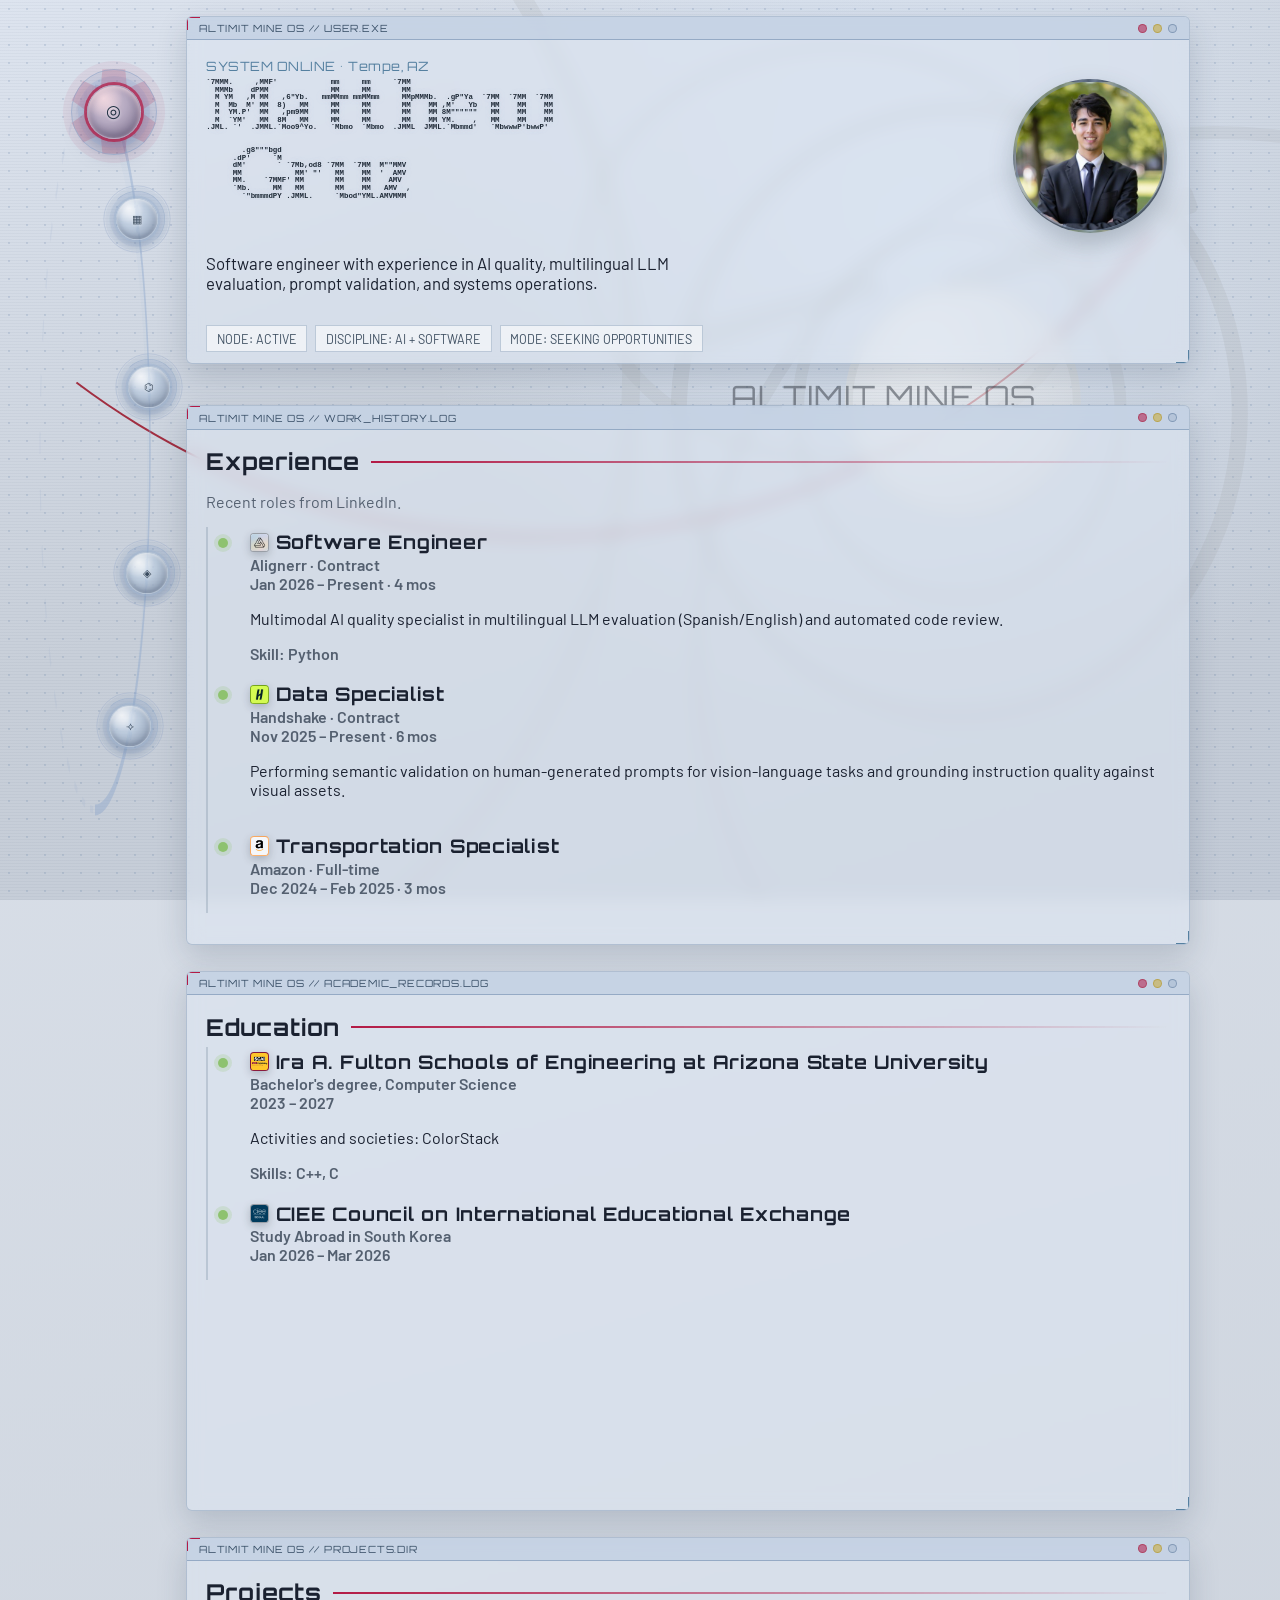
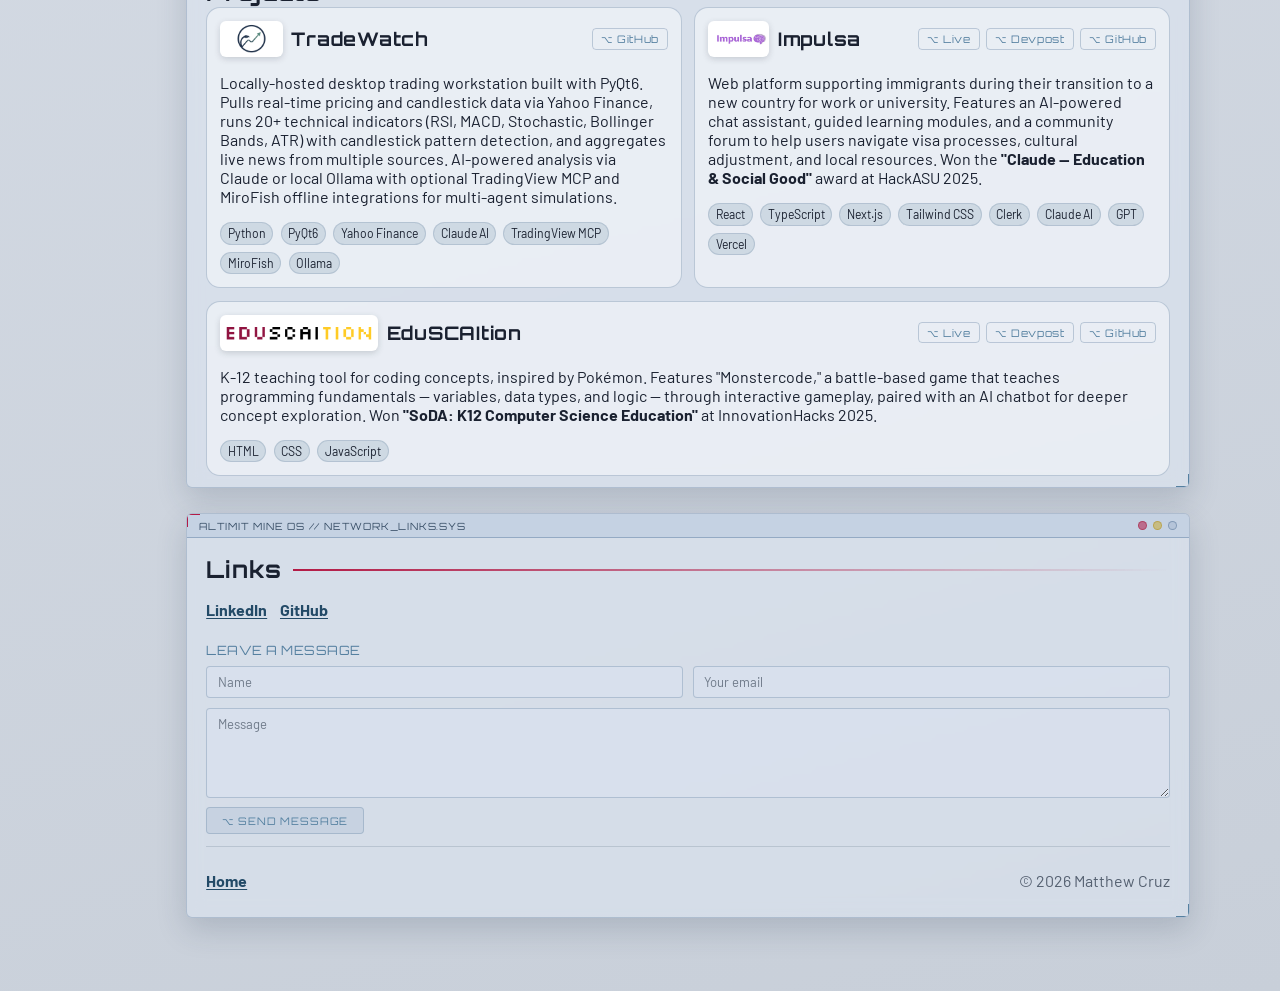
==== commit 8e7a46f0: "update" ====
--- a/index.html
+++ b/index.html
@@ -182,6 +182,49 @@
                 <span>Ollama</span>
               </div>
             </div>
+            <div class="project-card">
+              <div class="project-card-header">
+                <div class="project-title-row">
+                  <img class="project-logo" src="assets/impulsa-logo.jpg" alt="Impulsa logo" loading="lazy" />
+                  <h3>Impulsa</h3>
+                </div>
+                <div class="project-links-row">
+                  <a class="project-link" href="https://hack-asu.vercel.app/" target="_blank" rel="noreferrer" aria-label="Impulsa live site">⌥ Live</a>
+                  <a class="project-link" href="https://devpost.com/software/impulsa#updates" target="_blank" rel="noreferrer" aria-label="Impulsa on Devpost">⌥ Devpost</a>
+                  <a class="project-link" href="https://github.com/picfire/HackASU" target="_blank" rel="noreferrer" aria-label="Impulsa on GitHub">⌥ GitHub</a>
+                </div>
+              </div>
+              <p>Web platform supporting immigrants during their transition to a new country for work or university. Features an AI-powered chat assistant, guided learning modules, and a community forum to help users navigate visa processes, cultural adjustment, and local resources. Won the <strong>"Claude — Education &amp; Social Good"</strong> award at HackASU 2025.</p>
+              <div class="tag-row">
+                <span>React</span>
+                <span>TypeScript</span>
+                <span>Next.js</span>
+                <span>Tailwind CSS</span>
+                <span>Clerk</span>
+                <span>Claude AI</span>
+                <span>GPT</span>
+                <span>Vercel</span>
+              </div>
+            </div>
+            <div class="project-card project-card-wide">
+              <div class="project-card-header">
+                <div class="project-title-row">
+                  <img class="project-logo" src="assets/eduscaition-logo.png" alt="EduSCAItion logo" loading="lazy" />
+                  <h3>EduSCAItion</h3>
+                </div>
+                <div class="project-links-row">
+                  <a class="project-link" href="https://eduscaition.vercel.app/" target="_blank" rel="noreferrer" aria-label="EduSCAItion live site">⌥ Live</a>
+                  <a class="project-link" href="https://devpost.com/software/eduscaition" target="_blank" rel="noreferrer" aria-label="EduSCAItion on Devpost">⌥ Devpost</a>
+                  <a class="project-link" href="https://github.com/jesus-aguilar-pro/EduSCAItion" target="_blank" rel="noreferrer" aria-label="EduSCAItion on GitHub">⌥ GitHub</a>
+                </div>
+              </div>
+              <p>K-12 teaching tool for coding concepts, inspired by Pokémon. Features "Monstercode," a battle-based game that teaches programming fundamentals — variables, data types, and logic — through interactive gameplay, paired with an AI chatbot for deeper concept exploration. Won <strong>"SoDA: K12 Computer Science Education"</strong> at InnovationHacks 2025.</p>
+              <div class="tag-row">
+                <span>HTML</span>
+                <span>CSS</span>
+                <span>JavaScript</span>
+              </div>
+            </div>
           </div>
         </div>
       </section>
@@ -197,6 +240,18 @@
           <li><a href="https://www.linkedin.com/in/matthewcruzv" target="_blank" rel="noreferrer">LinkedIn</a></li>
           <li><a href="https://github.com/picfire" target="_blank" rel="noreferrer">GitHub</a></li>
         </ul>
+
+        <div class="contact-block">
+          <p class="eyebrow">LEAVE A MESSAGE</p>
+          <form class="contact-form" id="contact-form" novalidate>
+            <div class="contact-row">
+              <input class="contact-input" type="text" id="contact-name" name="name" placeholder="Name" autocomplete="name" required />
+              <input class="contact-input" type="email" id="contact-email" name="email" placeholder="Your email" autocomplete="email" required />
+            </div>
+            <textarea class="contact-input contact-textarea" id="contact-message" name="message" placeholder="Message" rows="4" required></textarea>
+            <button class="contact-submit" type="submit">⌥ SEND MESSAGE</button>
+          </form>
+        </div>
         <footer class="site-footer">
           <a href="#hero">Home</a>
           <p>© 2026 Matthew Cruz</p>
--- a/styles.css
+++ b/styles.css
@@ -240,7 +240,7 @@
   scroll-margin-top: 110px;
 }
 
-.content-column > section:not(.hero) {
+.content-column > section:not(.hero):not(#links) {
   min-height: 60vh;
 }
 
@@ -402,7 +402,7 @@
 .win-chrome-btns span:nth-child(2) { background: rgba(200, 170, 50, 0.55); border-color: rgba(170, 140, 30, 0.5); }
 
 .panel-body {
-  padding: 1.1rem 1.2rem;
+  padding: 1.1rem 1.2rem 0.7rem;
 }
 
 .hero {
@@ -514,7 +514,7 @@
 
 .card-grid {
   display: grid;
-  grid-template-columns: repeat(auto-fit, minmax(240px, 1fr));
+  grid-template-columns: repeat(2, 1fr);
   gap: 0.8rem;
 }
 
@@ -527,6 +527,10 @@
   overflow-wrap: anywhere;
 }
 
+.project-card-wide {
+  grid-column: 1 / -1;
+}
+
 .project-card h3 {
   margin-top: 0;
 }
@@ -557,6 +561,13 @@
   background: #fff;
   padding: 2px;
   box-shadow: 0 2px 6px rgba(35, 43, 56, 0.18);
+}
+
+.project-links-row {
+  display: flex;
+  gap: 0.4rem;
+  flex-wrap: wrap;
+  align-items: center;
 }
 
 .project-link {
@@ -707,10 +718,79 @@
   text-underline-offset: 2px;
 }
 
+.contact-block {
+  margin-top: 1.4rem;
+}
+
+.contact-form {
+  display: flex;
+  flex-direction: column;
+  gap: 0.6rem;
+  margin-top: 0.5rem;
+}
+
+.contact-row {
+  display: flex;
+  gap: 0.6rem;
+}
+
+.contact-input {
+  width: 100%;
+  background: rgba(220, 230, 242, 0.35);
+  border: 1px solid var(--panel-border);
+  border-radius: 4px;
+  padding: 0.45rem 0.65rem;
+  font-family: "Barlow", sans-serif;
+  font-size: 0.82rem;
+  color: var(--text);
+  outline: none;
+  transition: border-color 180ms ease, background 180ms ease;
+  box-sizing: border-box;
+}
+
+.contact-input::placeholder {
+  color: var(--muted);
+  opacity: 0.8;
+}
+
+.contact-input:focus {
+  border-color: var(--accent-strong);
+  background: rgba(220, 230, 242, 0.55);
+}
+
+.contact-textarea {
+  resize: vertical;
+  min-height: 90px;
+}
+
+.contact-submit {
+  align-self: flex-start;
+  font-family: "Orbitron", sans-serif;
+  font-size: 0.65rem;
+  letter-spacing: 0.08em;
+  color: var(--accent-strong);
+  background: rgba(100, 140, 175, 0.12);
+  border: 1px solid var(--panel-border);
+  border-radius: 4px;
+  padding: 0.35rem 0.9rem;
+  cursor: pointer;
+  transition: background 180ms ease, color 180ms ease;
+}
+
+.contact-submit:hover {
+  background: rgba(100, 140, 175, 0.28);
+  color: var(--text);
+}
+
+.contact-submit:disabled {
+  opacity: 0.5;
+  cursor: default;
+}
+
 .site-footer {
-  margin-top: 1.2rem;
+  margin-top: 0.7rem;
   border-top: 1px solid rgba(131, 148, 166, 0.35);
-  padding-top: 0.8rem;
+  padding-top: 0.5rem;
   display: flex;
   justify-content: space-between;
   align-items: center;
@@ -909,7 +989,7 @@
     transform: scale(0.98);
   }
 
-  .content-column > section:not(.hero) {
+  .content-column > section:not(.hero):not(#links) {
     min-height: 44vh;
   }
 
@@ -937,4 +1017,8 @@
     align-items: flex-start;
     gap: 0.5rem;
   }
-}
+
+  .card-grid {
+    grid-template-columns: 1fr;
+  }
+}
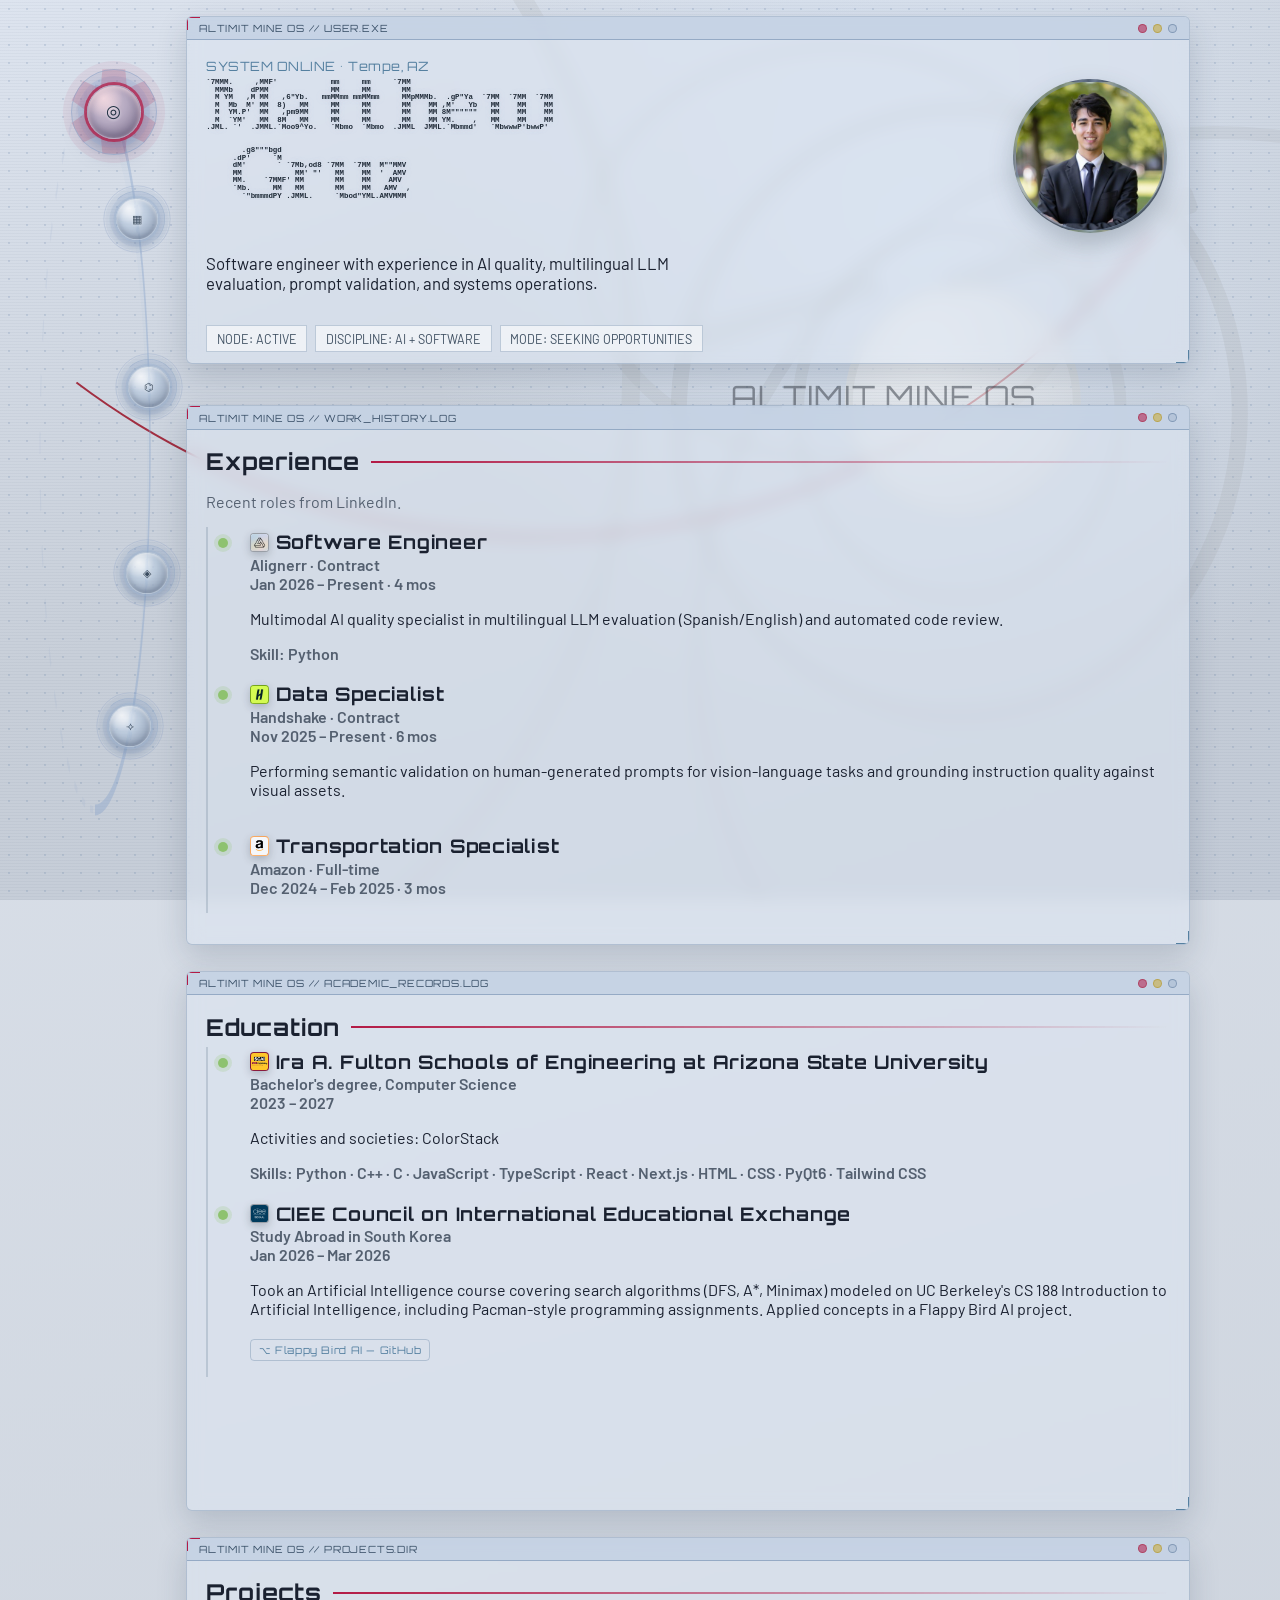
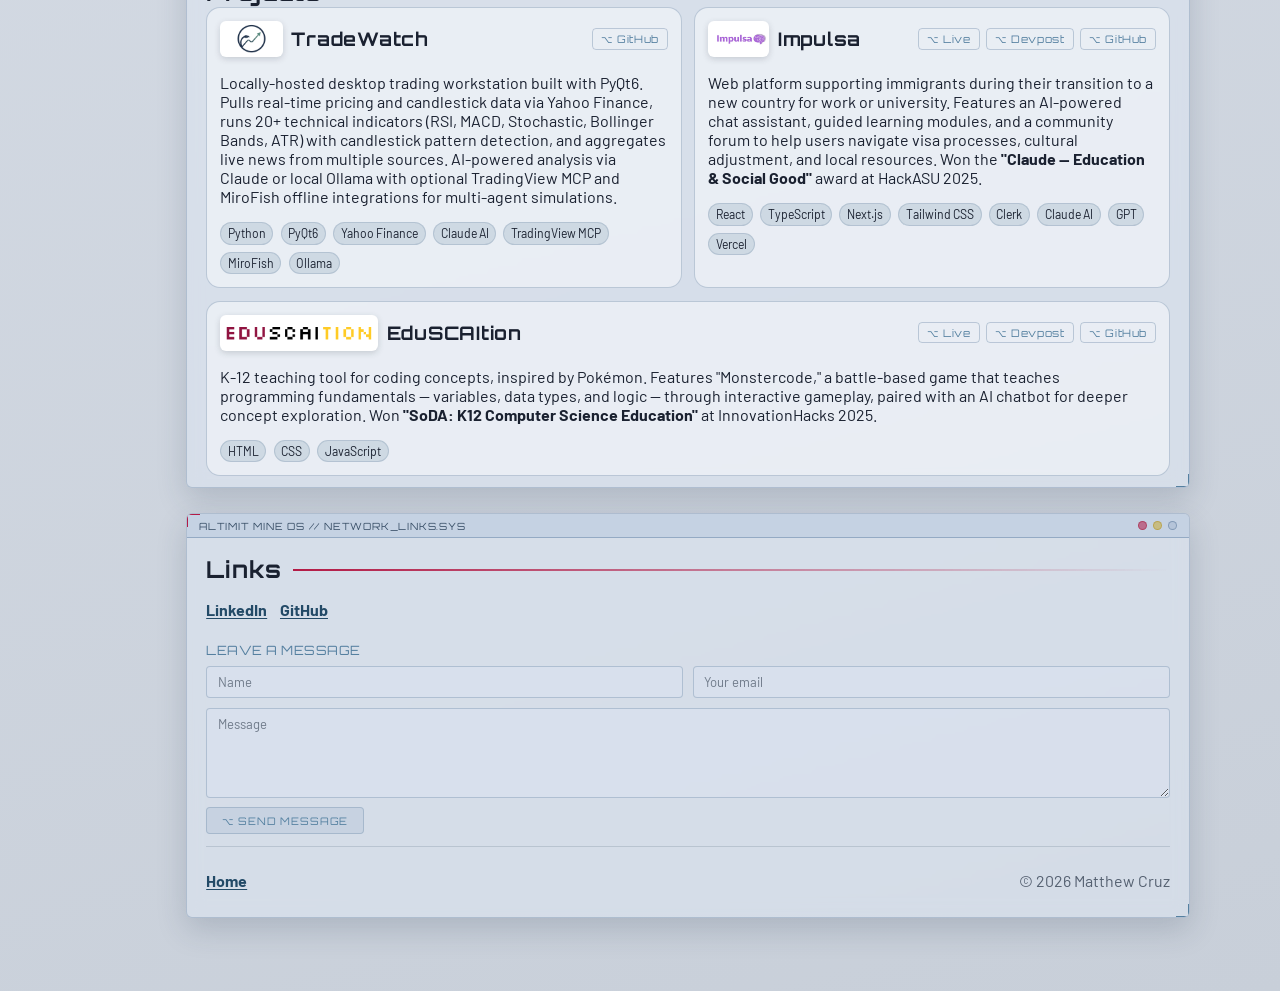
==== commit dfa2e3c1: "update" ====
--- a/index.html
+++ b/index.html
@@ -140,7 +140,7 @@
               <p class="meta">Bachelor's degree, Computer Science</p>
               <p class="meta">2023 – 2027</p>
               <p>Activities and societies: ColorStack</p>
-              <p class="meta">Skills: C++, C</p>
+              <p class="meta">Skills: Python · C++ · C · JavaScript · TypeScript · React · Next.js · HTML · CSS · PyQt6 · Tailwind CSS</p>
             </div>
           </li>
           <li>
@@ -149,6 +149,8 @@
               <h3><span class="company-badge badge-ciee" aria-hidden="true"><img class="company-logo" src="assets/ciee-logo.jpg" alt="" loading="lazy" onerror="this.style.display='none'" /><span class="badge-fallback">C</span></span>CIEE Council on International Educational Exchange</h3>
               <p class="meta">Study Abroad in South Korea</p>
               <p class="meta">Jan 2026 – Mar 2026</p>
+              <p>Took an Artificial Intelligence course covering search algorithms (DFS, A*, Minimax) modeled on UC Berkeley's CS 188 Introduction to Artificial Intelligence, including Pacman-style programming assignments. Applied concepts in a Flappy Bird AI project.</p>
+              <a class="project-link" style="display:inline-flex;margin-top:0.3rem;" href="https://github.com/picfire/flappybirdproject" target="_blank" rel="noreferrer">⌥ Flappy Bird AI — GitHub</a>
             </div>
           </li>
         </ol>
--- a/styles.css
+++ b/styles.css
@@ -17,6 +17,11 @@
 
 * {
   box-sizing: border-box;
+  scrollbar-width: none;
+}
+
+*::-webkit-scrollbar {
+  display: none;
 }
 
 html,
@@ -30,6 +35,11 @@
   color: var(--text);
   background: linear-gradient(165deg, var(--bg-soft), var(--bg));
   overflow-x: hidden;
+  scrollbar-width: none;
+}
+
+body::-webkit-scrollbar {
+  display: none;
 }
 
 h1,
